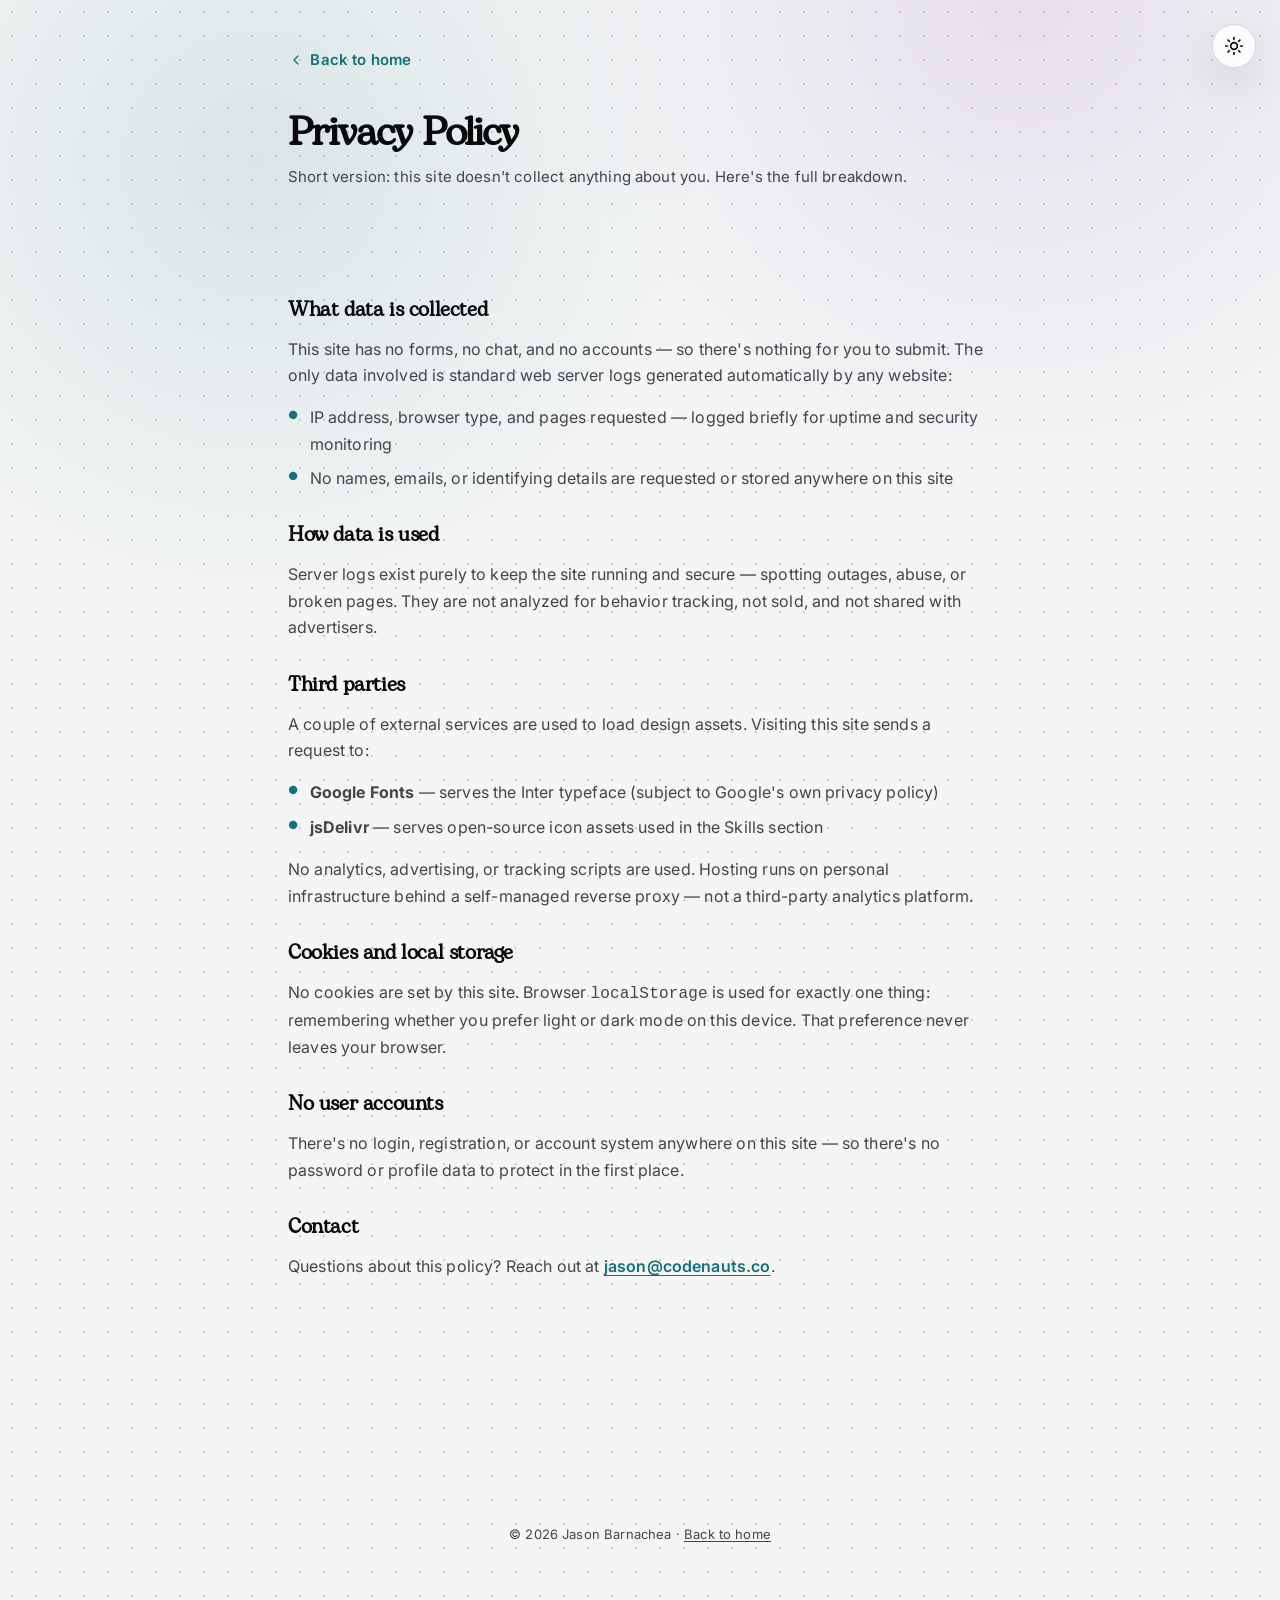
==== privacy.html @ 35e21b89 "feat: add privacy page and legal styling - add privacy policy page content - align legal page layout" ====
<!DOCTYPE html>
<html lang="en">
<head>
  <script>
    (function () {
      var stored = localStorage.getItem("theme");
      var prefersDark = window.matchMedia("(prefers-color-scheme: dark)").matches;
      if (stored === "dark" || (!stored && prefersDark)) {
        document.documentElement.setAttribute("data-theme", "dark");
      }
    })();
  </script>
  <meta charset="UTF-8">
  <meta name="viewport" content="width=device-width, initial-scale=1.0">
  <title>Privacy Policy | Jason Barnachea</title>
  <meta name="description" content="Privacy policy for jasonbarnachea's portfolio site — what data is collected, how it's used, and who it's shared with.">
  <meta name="author" content="Jason Barnachea">

  <link rel="preload" href="static/fonts/bogart.ttf" as="font" type="font/ttf" crossorigin>
  <link rel="preconnect" href="https://fonts.googleapis.com">
  <link rel="preconnect" href="https://fonts.gstatic.com" crossorigin>
  <link href="https://fonts.googleapis.com/css2?family=Inter:wght@400;500;600;700&display=swap" rel="stylesheet">

  <link rel="stylesheet" href="static/css/styles.css">
</head>
<body>

  <a href="#main" class="skip-link">Skip to content</a>

  <button type="button" class="theme-toggle" id="themeToggle" aria-label="Toggle dark mode">
    <svg class="theme-toggle__icon theme-toggle__icon--sun" viewBox="0 0 24 24" fill="none" stroke="currentColor" stroke-width="2" stroke-linecap="round" stroke-linejoin="round" aria-hidden="true"><circle cx="12" cy="12" r="4"/><path d="M12 2v2M12 20v2M4.93 4.93l1.41 1.41M17.66 17.66l1.41 1.41M2 12h2M20 12h2M6.34 17.66l-1.41 1.41M19.07 4.93l-1.41 1.41"/></svg>
    <svg class="theme-toggle__icon theme-toggle__icon--moon" viewBox="0 0 24 24" fill="none" stroke="currentColor" stroke-width="2" stroke-linecap="round" stroke-linejoin="round" aria-hidden="true"><path d="M21 12.79A9 9 0 1 1 11.21 3 7 7 0 0 0 21 12.79Z"/></svg>
  </button>

  <main id="main">
    <div class="page-header">
      <a href="index.html" class="page-header__back">
        <svg width="16" height="16" viewBox="0 0 24 24" fill="none" stroke="currentColor" stroke-width="2" stroke-linecap="round" stroke-linejoin="round" aria-hidden="true"><path d="m15 18-6-6 6-6"/></svg>
        Back to home
      </a>
      <h1 class="page-header__title">Privacy Policy</h1>
      <p class="page-header__lede">Short version: this site doesn't collect anything about you. Here's the full breakdown.</p>
    </div>

    <section class="section">
      <div class="section__inner">
        <div class="legal">

          <div class="legal__block">
            <h2 class="legal__title">What data is collected</h2>
            <p>This site has no forms, no chat, and no accounts — so there's nothing for you to submit. The only data involved is standard web server logs generated automatically by any website:</p>
            <ul class="legal__list">
              <li>IP address, browser type, and pages requested — logged briefly for uptime and security monitoring</li>
              <li>No names, emails, or identifying details are requested or stored anywhere on this site</li>
            </ul>
          </div>

          <div class="legal__block">
            <h2 class="legal__title">How data is used</h2>
            <p>Server logs exist purely to keep the site running and secure — spotting outages, abuse, or broken pages. They are not analyzed for behavior tracking, not sold, and not shared with advertisers.</p>
          </div>

          <div class="legal__block">
            <h2 class="legal__title">Third parties</h2>
            <p>A couple of external services are used to load design assets. Visiting this site sends a request to:</p>
            <ul class="legal__list">
              <li><strong>Google Fonts</strong> — serves the Inter typeface (subject to Google's own privacy policy)</li>
              <li><strong>jsDelivr</strong> — serves open-source icon assets used in the Skills section</li>
            </ul>
            <p>No analytics, advertising, or tracking scripts are used. Hosting runs on personal infrastructure behind a self-managed reverse proxy — not a third-party analytics platform.</p>
          </div>

          <div class="legal__block">
            <h2 class="legal__title">Cookies and local storage</h2>
            <p>No cookies are set by this site. Browser <code>localStorage</code> is used for exactly one thing: remembering whether you prefer light or dark mode on this device. That preference never leaves your browser.</p>
          </div>

          <div class="legal__block">
            <h2 class="legal__title">No user accounts</h2>
            <p>There's no login, registration, or account system anywhere on this site — so there's no password or profile data to protect in the first place.</p>
          </div>

          <div class="legal__block">
            <h2 class="legal__title">Contact</h2>
            <p>Questions about this policy? Reach out at <a href="mailto:jason@codenauts.co">jason@codenauts.co</a>.</p>
          </div>

        </div>
      </div>
    </section>

    <footer class="section contact">
      <div class="section__inner section__inner--center">
        <p class="footer__copyright">© <span id="year"></span> Jason Barnachea · <a href="index.html" class="footer__link">Back to home</a></p>
      </div>
    </footer>
  </main>

  <script src="static/js/main.js"></script>
</body>
</html>
---- static/css/styles.css ----
/* ---------- Tokens ---------- */
:root {
  --background: 220 6% 96%;
  --foreground: 240 10% 4%;
  --muted: 220 6% 86%;
  --muted-foreground: 240 5% 28%;
  --border: 240 6% 85%;
  --card: 0 0% 100%;
  --primary: 187 74% 28%;
  --primary-foreground: 0 0% 100%;
  --accent: 270 70% 38%;
  --accent-foreground: 0 0% 100%;
  --gradient-from: 187 86% 53%;
  --gradient-to: 270 91% 65%;
  --dot-grid: 240 5% 35%;

  --font-body: "DM Sans", "Inter", system-ui, sans-serif;
  --font-display: "Space Grotesk", "Bogart", "Inter", system-ui, sans-serif;

  --max-width: 960px;
  --radius: 1rem;
}

:root[data-theme="dark"] {
  --background: 240 6% 10%;
  --foreground: 0 0% 93%;
  --muted: 240 4% 14%;
  --muted-foreground: 240 5% 65%;
  --border: 240 4% 20%;
  --card: 240 5% 13%;
  --primary: 187 86% 53%;
  --primary-foreground: 240 10% 4%;
  --accent: 270 91% 70%;
  --accent-foreground: 0 0% 100%;
  --gradient-from: 187 86% 53%;
  --gradient-to: 270 91% 78%;
  --dot-grid: 240 5% 65%;
}

@font-face {
  font-family: "Bogart";
  src: url("../fonts/bogart.ttf") format("truetype");
  font-display: swap;
}

@font-face {
  font-family: "Space Grotesk";
  src: url("../fonts/space-grotesk-latin.woff2") format("woff2");
  font-weight: 300 700;
  font-display: swap;
}

@font-face {
  font-family: "DM Sans";
  src: url("../fonts/dm-sans-latin.woff2") format("woff2");
  font-weight: 100 1000;
  font-display: swap;
}

/* ---------- Reset ---------- */
*, *::before, *::after { box-sizing: border-box; }
html { scroll-behavior: smooth; -webkit-text-size-adjust: 100%; }
body {
  margin: 0;
  font-family: var(--font-body);
  background-color: hsl(var(--background));
  color: hsl(var(--foreground));
  line-height: 1.65;
  letter-spacing: 0.01em;
  -webkit-font-smoothing: antialiased;
  -moz-osx-font-smoothing: grayscale;
  background-image:
    radial-gradient(circle at 20% 10%, hsl(var(--primary) / 0.12), transparent 28rem),
    radial-gradient(circle at 80% 0%, hsl(var(--accent) / 0.1), transparent 30rem),
    radial-gradient(circle, hsl(var(--dot-grid) / 0.25) 1px, transparent 1px);
  background-size: auto, auto, 24px 24px;
  transition: background-color 0.3s ease, color 0.3s ease;
}
img { max-width: 100%; height: auto; display: block; }
a { color: inherit; }
ul { list-style: none; margin: 0; padding: 0; }
h1, h2, h3 { margin: 0; font-family: var(--font-display); }

.skip-link {
  position: absolute;
  left: -9999px;
  top: 0;
  background: hsl(var(--primary));
  color: hsl(var(--primary-foreground));
  padding: 0.75rem 1.25rem;
  border-radius: var(--radius);
  z-index: 100;
}
.skip-link:focus { left: 1rem; top: 1rem; }

/* ---------- Theme toggle ---------- */
.theme-toggle {
  position: fixed;
  top: 1.5rem;
  right: 1.5rem;
  z-index: 50;
  width: 2.75rem;
  height: 2.75rem;
  border-radius: 999px;
  border: 1px solid hsl(var(--border));
  background: hsl(var(--card) / 0.82);
  backdrop-filter: blur(14px);
  color: hsl(var(--foreground));
  display: flex;
  align-items: center;
  justify-content: center;
  cursor: pointer;
  box-shadow: 0 18px 45px hsl(var(--foreground) / 0.12);
  transition: background-color 0.3s ease, border-color 0.2s ease;
}
.theme-toggle:hover { border-color: hsl(var(--primary) / 0.5); }
.theme-toggle__icon { width: 1.25rem; height: 1.25rem; }
.theme-toggle__icon--moon { display: none; }
[data-theme="dark"] .theme-toggle__icon--sun { display: none; }
[data-theme="dark"] .theme-toggle__icon--moon { display: block; }

/* ---------- Left sitemap (scroll-spy) ---------- */
.sitemap {
  position: fixed;
  top: 8rem;
  left: 2.5rem;
  z-index: 40;
  opacity: 0;
  pointer-events: none;
  transition: opacity 0.3s ease;
}
.sitemap.is-visible {
  opacity: 1;
  pointer-events: auto;
}
.sitemap__list {
  position: relative;
  display: flex;
  flex-direction: column;
  gap: 1.5rem;
  padding-left: 1.5rem;
}
.sitemap__list::before {
  content: "";
  position: absolute;
  left: 4px;
  top: 4px;
  bottom: 4px;
  width: 1px;
  background: hsl(var(--border));
}
.sitemap__link {
  position: relative;
  text-decoration: none;
  font-size: 0.875rem;
  color: hsl(var(--muted-foreground));
  transition: color 0.2s ease;
}
.sitemap__dot {
  position: absolute;
  left: -1.5rem;
  top: 50%;
  transform: translateY(-50%);
  width: 9px;
  height: 9px;
  border-radius: 50%;
  border: 2px solid hsl(var(--border));
  background: hsl(var(--card));
  transition: background 0.2s ease, border-color 0.2s ease;
}
.sitemap__item.is-active .sitemap__link {
  color: hsl(var(--primary));
  font-weight: 600;
}
.sitemap__item.is-active .sitemap__dot {
  background: hsl(var(--primary));
  border-color: hsl(var(--primary));
}

@media (max-width: 1600px) {
  .sitemap { display: none; }
}

/* ---------- Hero ---------- */
.hero {
  max-width: var(--max-width);
  margin: 0 auto;
  padding: 6rem 1.5rem 3.5rem;
  text-align: center;
}
.hero__inner {
  display: flex;
  flex-direction: row;
  align-items: center;
  justify-content: center;
  gap: 2rem;
  text-align: left;
}
.hero__avatar {
  width: 140px;
  height: 140px;
  border-radius: 50%;
  overflow: hidden;
  flex-shrink: 0;
  border: 1px solid hsl(var(--border));
  box-shadow: 0 24px 80px hsl(var(--primary) / 0.16), 0 0 0 10px hsl(var(--card) / 0.75);
}
.hero__avatar img { width: 100%; height: 100%; object-fit: cover; }
.hero__eyebrow {
  margin: 0 0 0.5rem;
  color: hsl(var(--primary));
  text-transform: uppercase;
  letter-spacing: 0.12em;
  font-size: 0.8rem;
  font-weight: 600;
}
.hero__title {
  font-size: clamp(2.4rem, 6vw, 4.75rem);
  line-height: 0.95;
  font-weight: 700;
  letter-spacing: -0.06em;
  margin-bottom: 0;
  min-height: 1.2em;
}
.hero__role {
  background: linear-gradient(90deg, hsl(var(--gradient-from)), hsl(var(--gradient-to)));
  -webkit-background-clip: text;
  background-clip: text;
  color: transparent;
}
.hero__role::after {
  content: "";
  display: inline-block;
  width: 3px;
  height: 0.85em;
  background: hsl(var(--gradient-from));
  margin-left: 2px;
  border-radius: 2px;
  transform: translateY(2px);
  animation: hero-blink 1s steps(1) infinite;
}
@keyframes hero-blink { 50% { opacity: 0; } }

.sr-only {
  position: absolute;
  width: 1px;
  height: 1px;
  padding: 0;
  margin: -1px;
  overflow: hidden;
  clip: rect(0, 0, 0, 0);
  white-space: nowrap;
  border: 0;
}

.role-pills {
  margin-top: 1.25rem;
  display: flex;
  flex-wrap: wrap;
  gap: 0.6rem;
}
.role-pill {
  font-size: 0.8125rem;
  font-weight: 500;
  padding: 0.5rem 1rem;
  border-radius: 999px;
  border: 1px solid hsl(var(--border));
  background: hsl(var(--card) / 0.78);
  backdrop-filter: blur(14px);
  color: hsl(var(--muted-foreground));
  transition: border-color 0.3s ease, background 0.3s ease, color 0.3s ease, transform 0.3s ease;
}
.role-pill.is-active {
  border-color: hsl(var(--primary));
  background: linear-gradient(135deg, hsl(var(--gradient-from) / 0.18), hsl(var(--gradient-to) / 0.16));
  color: hsl(var(--foreground));
  font-weight: 600;
  transform: scale(1.05);
}

.hero__sub {
  color: hsl(var(--muted-foreground));
  max-width: 640px;
  margin: 0 auto 0.75rem;
}
.hero__sub--lead {
  font-weight: 800;
  color: hsl(var(--foreground));
}

@media (max-width: 640px) {
  .hero__inner { flex-direction: column; text-align: center; }
  .role-pills { justify-content: center; }
}

/* ---------- Intro ---------- */
.intro { text-align: center; padding-top: 0; }

.pill-nav {
  margin-top: 2.5rem;
  display: flex;
  flex-wrap: wrap;
  justify-content: center;
  gap: 0.75rem;
}

.pill-nav__link {
  display: inline-flex;
  align-items: center;
  gap: 0.5rem;
  text-decoration: none;
  font-size: 0.875rem;
  font-weight: 500;
  padding: 0.6rem 1.1rem;
  border-radius: 999px;
  background: hsl(var(--card) / 0.78);
  backdrop-filter: blur(14px);
  border: 1px solid hsl(var(--border));
  box-shadow: 0 14px 40px hsl(var(--foreground) / 0.06);
  transition: border-color 0.2s ease, background 0.2s ease, transform 0.2s ease, box-shadow 0.2s ease;
}
.pill-nav__link:hover {
  border-color: hsl(var(--primary) / 0.5);
  transform: translateY(-2px);
  box-shadow: 0 20px 55px hsl(var(--primary) / 0.12);
}
.pill-nav__link--accent {
  background: linear-gradient(135deg, hsl(var(--gradient-from)), hsl(var(--gradient-to)));
  color: hsl(var(--primary-foreground));
  border-color: transparent;
}

.pill-nav__icon {
  display: inline-flex;
  width: 1rem;
  height: 1rem;
  flex: 0 0 auto;
}

.pill-nav__icon svg {
  width: 100%;
  height: 100%;
}

/* ---------- Sections ---------- */
.section { padding: 4.75rem 1.5rem; }
.section--muted {
  background: hsl(var(--muted) / 0.42);
  border-top: 1px solid hsl(var(--border) / 0.65);
  border-bottom: 1px solid hsl(var(--border) / 0.65);
}
.section__inner { max-width: var(--max-width); margin: 0 auto; }
#experience .section__inner,
#projects .section__inner,
#credentials .section__inner,
#skills .section__inner {
  max-width: 1120px;
}
.section__inner--center { text-align: center; }
.section__inner--center .section__lede { margin-left: auto; margin-right: auto; }
.section__title {
  font-size: clamp(1.9rem, 4vw, 2.75rem);
  line-height: 1;
  letter-spacing: -0.04em;
  font-weight: 700;
  margin-bottom: 0.75rem;
}
.section__lede {
  color: hsl(var(--muted-foreground));
  margin-bottom: 2.5rem;
  max-width: 720px;
}

/* draft/placeholder content marker */
[data-draft="true"] {
  outline: 2px dashed hsl(38 90% 50% / 0.6);
  outline-offset: 4px;
  border-radius: var(--radius);
}

/* ---------- Experience ---------- */
.job-list { display: flex; flex-direction: column; gap: 2rem; }
.job {
  background: hsl(var(--card) / 0.82);
  backdrop-filter: blur(16px);
  border: 1px solid hsl(var(--border));
  border-radius: var(--radius);
  padding: 1.5rem;
  box-shadow: 0 22px 70px hsl(var(--foreground) / 0.06);
  transition: border-color 0.2s ease, transform 0.2s ease, box-shadow 0.2s ease;
}
.job:hover {
  border-color: hsl(var(--primary) / 0.32);
  transform: translateY(-2px);
  box-shadow: 0 28px 90px hsl(var(--primary) / 0.1);
}
.job__head {
  display: flex;
  flex-wrap: wrap;
  align-items: baseline;
  justify-content: space-between;
  gap: 0.5rem;
  margin-bottom: 0.75rem;
}
.job__company { font-size: 1.125rem; font-weight: 700; }
.job__meta { font-size: 0.875rem; color: hsl(var(--muted-foreground)); }
.job__bullets { display: flex; flex-direction: column; gap: 0.4rem; padding: 0.5rem; }
.job__bullets li {
  position: relative;
  padding-left: 1.1rem;
  color: hsl(var(--muted-foreground));
  font-size: 0.9375rem;
}
.job__bullets li::before {
  content: "•";
  position: absolute;
  left: 0;
  color: hsl(var(--primary));
}

/* ---------- Projects ---------- */
.tiles {
  display: grid;
  grid-template-columns: repeat(2, 1fr);
  gap: 1.5rem;
}
.tile {
  text-decoration: none;
  background: hsl(var(--card) / 0.82);
  backdrop-filter: blur(16px);
  border: 1px solid hsl(var(--border));
  border-radius: var(--radius);
  padding: 1.25rem;
  box-shadow: 0 22px 70px hsl(var(--foreground) / 0.06);
  transition: border-color 0.2s ease, transform 0.2s ease, box-shadow 0.2s ease;
}
.tile:hover {
  border-color: hsl(var(--primary) / 0.4);
  transform: translateY(-3px);
  box-shadow: 0 28px 90px hsl(var(--primary) / 0.1);
}
.tile__category {
  font-size: 0.75rem;
  text-transform: uppercase;
  letter-spacing: 0.05em;
  background: linear-gradient(90deg, hsl(var(--gradient-from)), hsl(var(--gradient-to)));
  -webkit-background-clip: text;
  background-clip: text;
  color: transparent;
  font-weight: 600;
}
.tile__title { font-size: 1.125rem; margin: 0.35rem 0 0.75rem; }
.tile__img-wrap {
  border-radius: calc(var(--radius) - 0.25rem);
  overflow: hidden;
}

@media (max-width: 640px) {
  .tiles { grid-template-columns: 1fr; }
}

/* ---------- Section header icon (Skills/Education/Certifications) ---------- */
.section__head { display: flex; align-items: center; gap: 0.85rem; }
.section__head .section__title { margin-bottom: 0; }
.section__icon {
  display: flex;
  align-items: center;
  justify-content: center;
  flex-shrink: 0;
  width: 2.5rem;
  height: 2.5rem;
  border-radius: 0.65rem;
  background: linear-gradient(135deg, hsl(var(--gradient-from) / 0.18), hsl(var(--gradient-to) / 0.14));
  color: hsl(var(--primary));
}
.section__icon svg { width: 1.25rem; height: 1.25rem; }

/* ---------- Skills ---------- */
.skills-layout {
  display: grid;
  grid-template-columns: minmax(180px, 220px) minmax(0, 1fr);
  gap: 2rem;
  align-items: start;
}
.skills-sidebar { display: flex; flex-direction: column; gap: 2rem; }
.skills-col__title { font-size: 1rem; margin-bottom: 0.75rem; }
.badge-row { display: flex; flex-wrap: wrap; gap: 0.5rem; }
.badge {
  display: inline-flex;
  align-items: center;
  gap: 0.4rem;
  font-size: 0.8125rem;
  padding: 0.35rem 0.75rem;
  border-radius: 999px;
  background: hsl(var(--card));
  border: 1px solid hsl(var(--border));
}
.badge__icon { width: 1rem; height: 1rem; flex-shrink: 0; }
.badge--accent {
  background: hsl(var(--accent) / 0.12);
  color: hsl(var(--accent));
  border-color: transparent;
  font-weight: 600;
}

.tech-grid {
  display: grid;
  grid-template-columns: repeat(3, minmax(0, 260px));
  justify-content: start;
  gap: 1.25rem;
}
.tech-card {
  background: hsl(var(--card) / 0.82);
  backdrop-filter: blur(16px);
  border: 1px solid hsl(var(--border));
  border-radius: var(--radius);
  padding: 1.5rem;
  box-shadow: 0 22px 70px hsl(var(--foreground) / 0.06);
  transition: border-color 0.2s ease, transform 0.2s ease, box-shadow 0.2s ease;
}
.tech-card:hover {
  border-color: hsl(var(--primary) / 0.32);
  transform: translateY(-2px);
  box-shadow: 0 28px 90px hsl(var(--primary) / 0.1);
}
.tech-card__title {
  font-size: 0.8125rem;
  text-transform: uppercase;
  letter-spacing: 0.05em;
  font-weight: 700;
  background: linear-gradient(90deg, hsl(var(--gradient-from)), hsl(var(--gradient-to)));
  -webkit-background-clip: text;
  background-clip: text;
  color: transparent;
  margin: 0 0 1rem;
}

@media (max-width: 700px) {
  .skills-layout { grid-template-columns: 1fr; gap: 2rem; }
  .tech-grid { grid-template-columns: repeat(2, 1fr); }
}

@media (max-width: 480px) {
  .tech-grid { grid-template-columns: 1fr; }
}

/* ---------- Education & Certifications ---------- */
.credentials-grid {
  display: grid;
  grid-template-columns: 1fr 1fr;
  gap: 2.5rem;
}
.credentials-col__head { display: flex; align-items: center; gap: 0.85rem; margin-bottom: 1.25rem; }
.credentials-col__icon {
  display: flex;
  align-items: center;
  justify-content: center;
  flex-shrink: 0;
  width: 2.5rem;
  height: 2.5rem;
  border-radius: 0.65rem;
}
.credentials-col__icon svg { width: 1.25rem; height: 1.25rem; }
.credentials-col__icon--edu { background: hsl(var(--primary) / 0.12); color: hsl(var(--primary)); }
.credentials-col__icon--cert { background: hsl(var(--accent) / 0.12); color: hsl(var(--accent)); }
.credentials-col__title { font-size: 1.375rem; font-weight: 700; margin: 0; }

@media (max-width: 700px) {
  .credentials-grid { grid-template-columns: 1fr; gap: 2.5rem; }
}

/* ---------- Education ---------- */
.edu-list { display: flex; flex-direction: column; gap: 1.25rem; }
.edu-card {
  background: hsl(var(--card) / 0.82);
  backdrop-filter: blur(16px);
  border: 1px solid hsl(var(--border));
  border-radius: var(--radius);
  padding: 1.5rem;
  box-shadow: 0 22px 70px hsl(var(--foreground) / 0.06);
}
.edu-card__meta { margin: 0 0 0.5rem; font-size: 0.8125rem; color: hsl(var(--primary)); font-weight: 600; }
.edu-card__title { font-size: 1.125rem; margin-bottom: 0.5rem; }
.edu-card__desc { margin: 0; color: hsl(var(--muted-foreground)); font-size: 0.9375rem; }
.edu-card__link {
  display: inline-block;
  margin-top: 0.5rem;
  color: hsl(var(--primary));
  font-size: 0.9375rem;
  font-weight: 600;
}

/* ---------- Certifications ---------- */
.cert-card {
  background: hsl(var(--card) / 0.82);
  backdrop-filter: blur(16px);
  border: 1px solid hsl(var(--border));
  border-radius: var(--radius);
  overflow: hidden;
  box-shadow: 0 22px 70px hsl(var(--foreground) / 0.06);
}
.cert-list { display: flex; flex-direction: column; }
.cert-row {
  display: flex;
  align-items: center;
  justify-content: space-between;
  gap: 1rem;
  padding: 1rem 1.25rem;
  border-bottom: 1px solid hsl(var(--border));
}
.cert-row:last-child { border-bottom: none; }
.cert-row__main { display: flex; align-items: baseline; gap: 1.25rem; }
.cert-row__year { font-family: monospace; color: hsl(var(--primary)); flex-shrink: 0; }
.cert-row__name { margin: 0; font-weight: 600; }
.cert-row__issuer { margin: 0.15rem 0 0; font-size: 0.875rem; color: hsl(var(--muted-foreground)); }
.cert-row__mark {
  flex-shrink: 0;
  width: 1.75rem;
  height: 1.75rem;
  object-fit: contain;
}

/* ---------- Contact ---------- */
.contact__actions {
  display: flex;
  justify-content: center;
  gap: 1rem;
  margin: 1.5rem 0 2rem;
  flex-wrap: wrap;
}
.btn {
  text-decoration: none;
  padding: 0.75rem 1.5rem;
  border-radius: 999px;
  font-weight: 600;
  border: 1px solid hsl(var(--border));
  background: hsl(var(--card) / 0.82);
  backdrop-filter: blur(14px);
  transition: border-color 0.2s ease, background 0.2s ease, transform 0.2s ease, box-shadow 0.2s ease;
}
.btn--primary {
  background: linear-gradient(135deg, hsl(var(--gradient-from)), hsl(var(--gradient-to)));
  color: hsl(var(--primary-foreground));
  border-color: transparent;
}
.btn:hover {
  border-color: hsl(var(--primary) / 0.5);
  transform: translateY(-2px);
  box-shadow: 0 20px 55px hsl(var(--primary) / 0.12);
}
.footer__copyright {
  font-size: 0.8125rem;
  color: hsl(var(--muted-foreground));
}
.footer__link {
  color: hsl(var(--muted-foreground));
  text-decoration: underline;
  text-underline-offset: 2px;
}
.footer__link:hover { color: hsl(var(--primary)); }


/* ---------- Legal / prose pages ---------- */
.page-header {
  max-width: 768px;
  margin: 0 auto;
  padding: 3rem 1rem 0;
}
.page-header__back {
  display: inline-flex;
  align-items: center;
  gap: 0.4rem;
  font-size: 0.9375rem;
  font-weight: 600;
  color: hsl(var(--primary));
  text-decoration: none;
  margin-bottom: 2.5rem;
}
.page-header__back:hover { text-decoration: underline; text-underline-offset: 3px; }
.page-header__title {
  font-size: clamp(1.875rem, 4vw, 2.5rem);
  line-height: 1.1;
  font-weight: 700;
  letter-spacing: -0.04em;
  margin-bottom: 0.5rem;
}
.page-header__lede {
  color: hsl(var(--muted-foreground));
  font-size: 0.9375rem;
  margin: 0;
}

.legal {
  max-width: 768px;
  margin: 0 auto;
  display: flex;
  flex-direction: column;
  gap: 2rem;
  padding: 2rem 1rem 4rem;
}
.legal__block {
  background: transparent;
  backdrop-filter: none;
  border: 0;
  border-radius: 0;
  padding: 0;
  box-shadow: none;
}
.legal__title {
  font-size: 1.25rem;
  line-height: 1.3;
  font-weight: 700;
  letter-spacing: -0.02em;
  margin-bottom: 0.75rem;
}
.legal__list {
  display: flex;
  flex-direction: column;
  gap: 0.5rem;
  margin: 0 0 1rem;
}
.legal__list:last-child { margin-bottom: 0; }
.legal__list li {
  position: relative;
  padding-left: 1.35rem;
  color: hsl(var(--muted-foreground));
  font-size: 1rem;
  line-height: 1.65;
}
.legal__list li::before {
  content: "●";
  position: absolute;
  left: 0;
  top: 0.12rem;
  color: hsl(var(--primary));
  font-size: 0.7rem;
  line-height: 1.65;
}
.legal__block p {
  color: hsl(var(--muted-foreground));
  font-size: 1rem;
  line-height: 1.65;
  margin: 0 0 1rem;
}
.legal__block p:last-child { margin-bottom: 0; }
.legal__block a {
  color: hsl(var(--primary));
  font-weight: 600;
  text-decoration: underline;
  text-underline-offset: 3px;
}
.legal__block a:hover { color: hsl(var(--primary) / 0.8); }

@media (min-width: 640px) {
  .page-header { padding: 3rem 1.5rem 0; }
  .legal { padding: 2rem 1.5rem 4.5rem; }
}

@media (min-width: 1024px) {
  .page-header { padding: 3rem 2rem 0; }
  .legal { padding: 2rem 2rem 5rem; }
}
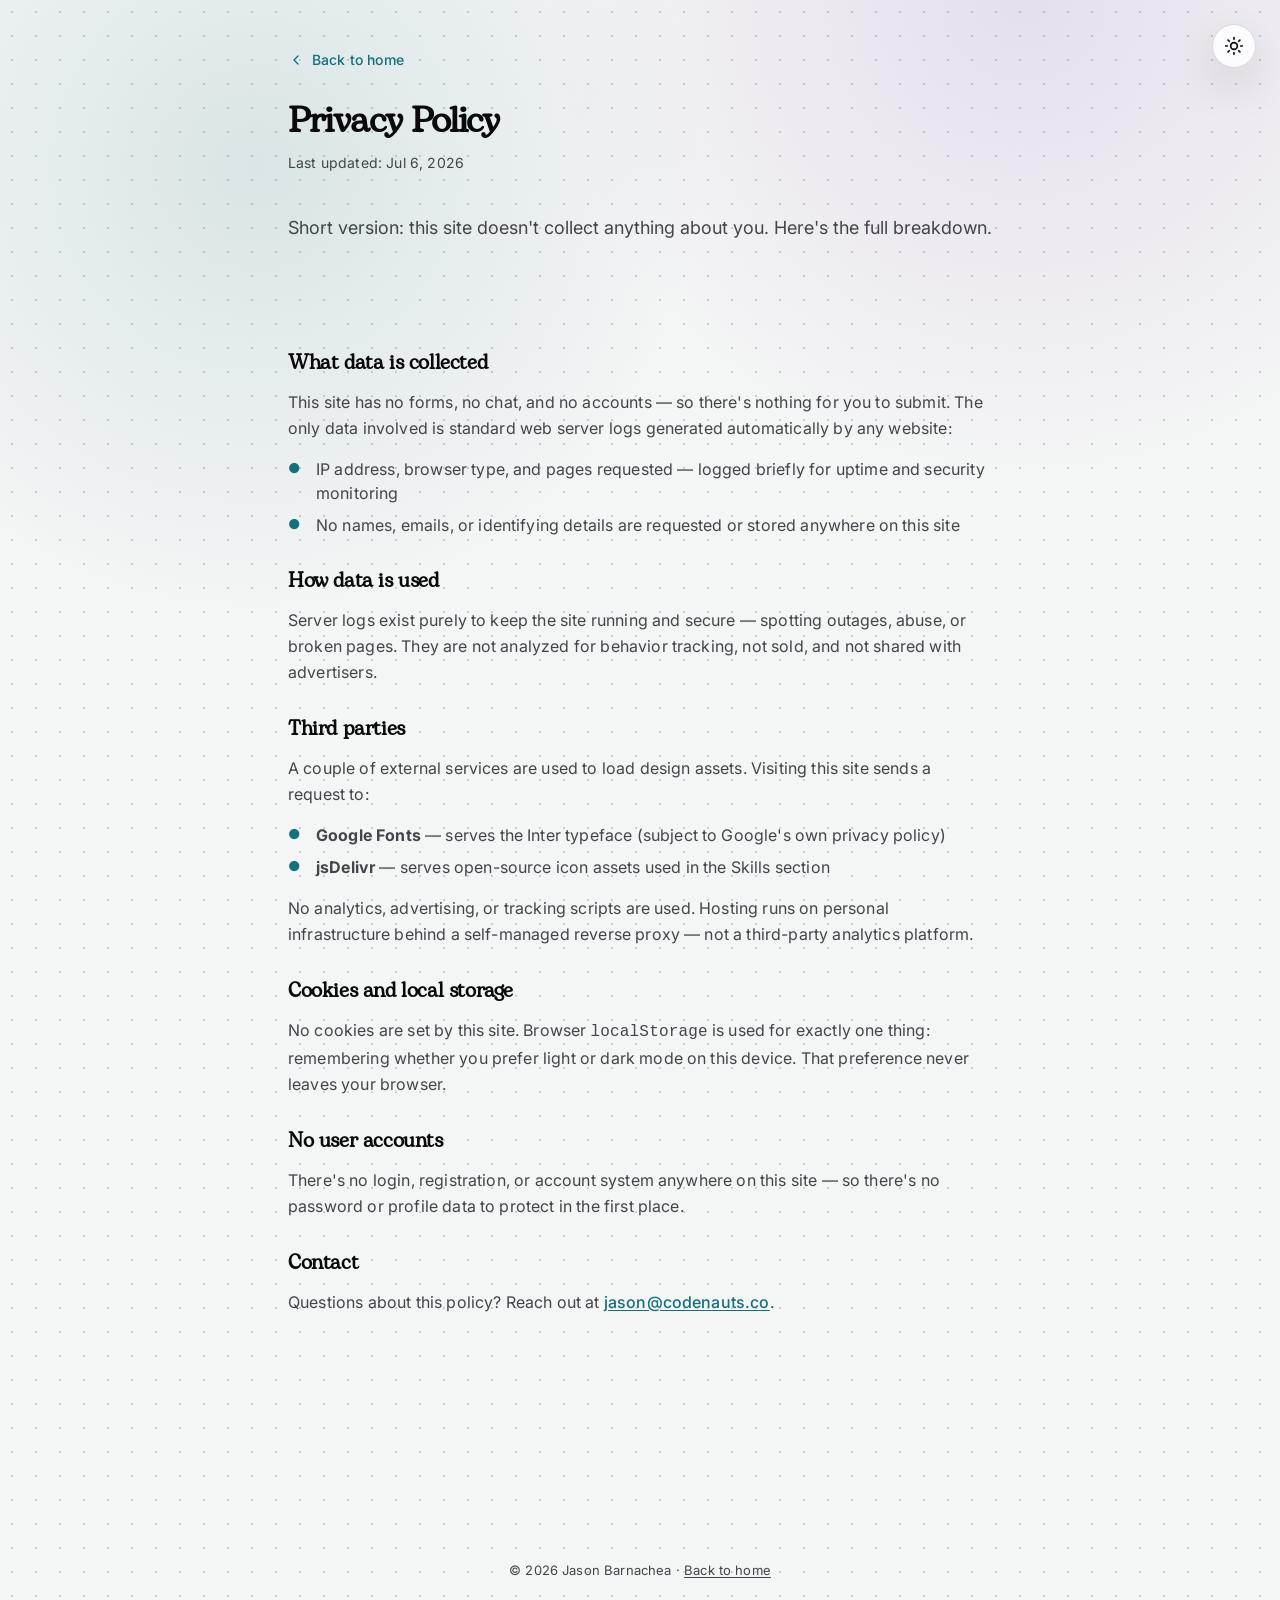
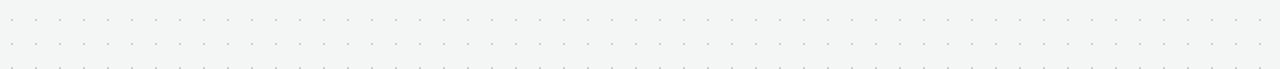
==== commit 44c857dd: "feat: add last updated and update legal prose styling - add privacy policy page with last updated da" ====
--- a/privacy.html
+++ b/privacy.html
@@ -39,6 +39,7 @@
         Back to home
       </a>
       <h1 class="page-header__title">Privacy Policy</h1>
+      <p class="page-header__updated">Last updated: Jul 6, 2026</p>
       <p class="page-header__lede">Short version: this site doesn't collect anything about you. Here's the full breakdown.</p>
     </div>
 
--- a/static/css/styles.css
+++ b/static/css/styles.css
@@ -664,30 +664,38 @@
 .page-header {
   max-width: 768px;
   margin: 0 auto;
-  padding: 3rem 1rem 0;
+  padding: 2rem 1rem 0;
 }
 .page-header__back {
   display: inline-flex;
   align-items: center;
-  gap: 0.4rem;
-  font-size: 0.9375rem;
-  font-weight: 600;
+  gap: 0.5rem;
+  font-size: 0.875rem;
+  font-weight: 500;
   color: hsl(var(--primary));
   text-decoration: none;
-  margin-bottom: 2.5rem;
-}
-.page-header__back:hover { text-decoration: underline; text-underline-offset: 3px; }
+  margin-bottom: 2rem;
+}
+.page-header__back:hover { text-decoration: underline; text-underline-offset: 2px; }
 .page-header__title {
-  font-size: clamp(1.875rem, 4vw, 2.5rem);
-  line-height: 1.1;
+  font-size: 1.875rem;
+  line-height: 1.15;
   font-weight: 700;
-  letter-spacing: -0.04em;
+  letter-spacing: -0.025em;
   margin-bottom: 0.5rem;
 }
+.page-header__updated {
+  color: hsl(var(--muted-foreground));
+  font-size: 0.875rem;
+  line-height: 1.5;
+  margin: 0 0 2.5rem;
+}
 .page-header__lede {
   color: hsl(var(--muted-foreground));
-  font-size: 0.9375rem;
-  margin: 0;
+  font-size: 1rem;
+  line-height: 1.625;
+  letter-spacing: 0;
+  margin: 0 0 2rem;
 }
 
 .legal {
@@ -696,7 +704,7 @@
   display: flex;
   flex-direction: column;
   gap: 2rem;
-  padding: 2rem 1rem 4rem;
+  padding: 0 1rem 4rem;
 }
 .legal__block {
   background: transparent;
@@ -709,7 +717,7 @@
 .legal__title {
   font-size: 1.25rem;
   line-height: 1.3;
-  font-weight: 700;
+  font-weight: 600;
   letter-spacing: -0.02em;
   margin-bottom: 0.75rem;
 }
@@ -722,41 +730,46 @@
 .legal__list:last-child { margin-bottom: 0; }
 .legal__list li {
   position: relative;
-  padding-left: 1.35rem;
+  padding-left: 1.75rem;
   color: hsl(var(--muted-foreground));
   font-size: 1rem;
-  line-height: 1.65;
+  line-height: 1.5;
 }
 .legal__list li::before {
   content: "●";
   position: absolute;
   left: 0;
-  top: 0.12rem;
+  top: 0.05rem;
   color: hsl(var(--primary));
-  font-size: 0.7rem;
-  line-height: 1.65;
+  font-size: 0.85rem;
+  line-height: 1.5;
 }
 .legal__block p {
   color: hsl(var(--muted-foreground));
   font-size: 1rem;
-  line-height: 1.65;
+  line-height: 1.625;
   margin: 0 0 1rem;
 }
 .legal__block p:last-child { margin-bottom: 0; }
 .legal__block a {
   color: hsl(var(--primary));
-  font-weight: 600;
+  font-weight: 500;
   text-decoration: underline;
-  text-underline-offset: 3px;
+  text-underline-offset: 2px;
 }
 .legal__block a:hover { color: hsl(var(--primary) / 0.8); }
 
 @media (min-width: 640px) {
-  .page-header { padding: 3rem 1.5rem 0; }
-  .legal { padding: 2rem 1.5rem 4.5rem; }
+  .page-header { padding: 2rem 1.5rem 0; }
+  .legal { padding: 0 1.5rem 4.5rem; }
+}
+
+@media (min-width: 768px) {
+  .page-header__title { font-size: 2.25rem; }
+  .page-header__lede { font-size: 1.125rem; }
 }
 
 @media (min-width: 1024px) {
   .page-header { padding: 3rem 2rem 0; }
-  .legal { padding: 2rem 2rem 5rem; }
-}
+  .legal { padding: 0 2rem 5rem; }
+}
